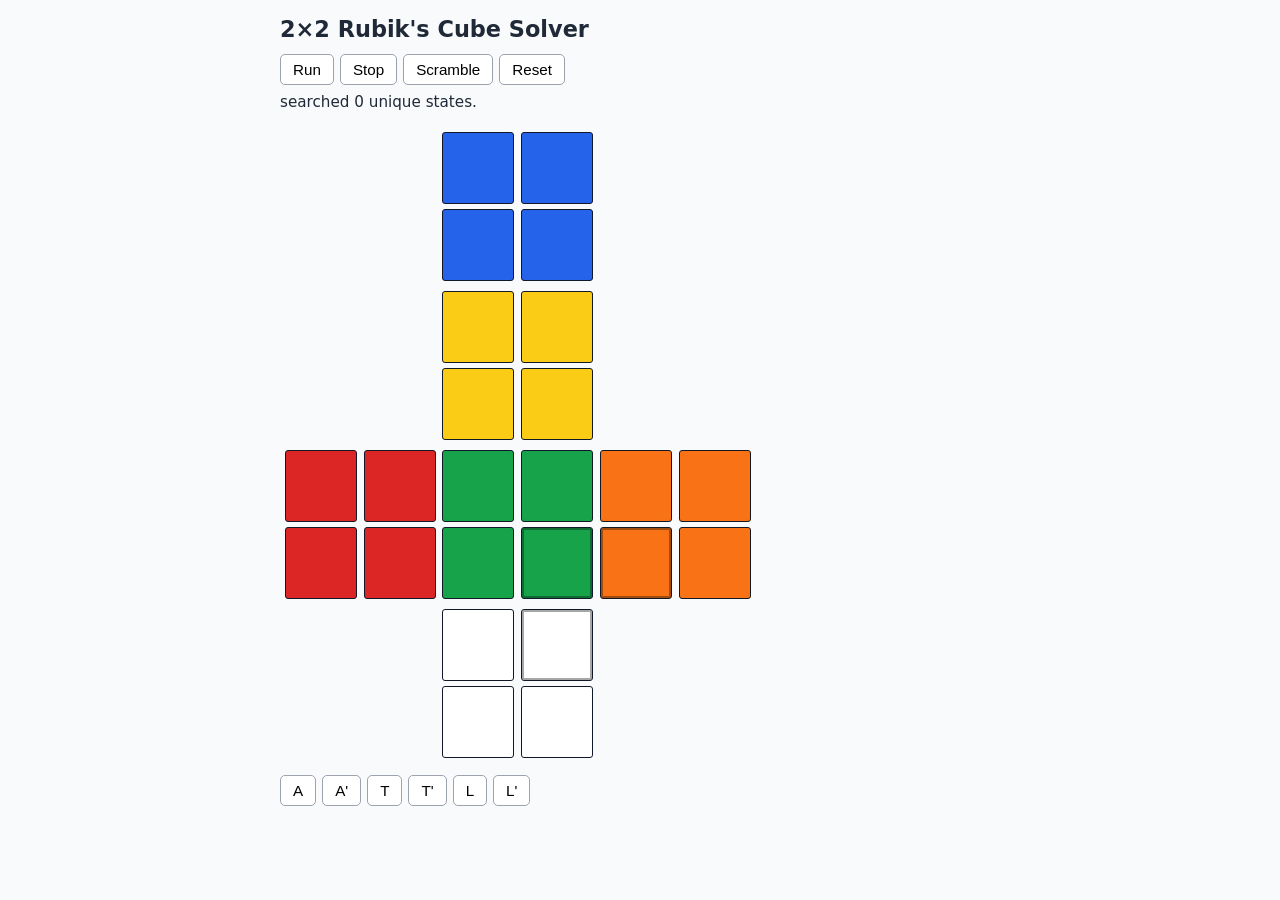
==== index.html @ bd9cabe9 "Add standalone HTML entrypoint, scramble/reset controls, and core solver fixes" ====
<!DOCTYPE html>
<html lang="en">
<head>
  <meta charset="utf-8">
  <meta name="viewport" content="width=device-width, initial-scale=1">
  <title>2x2 Rubik's Cube Solver</title>
  <link rel="stylesheet" href="2x2fiddle.css">
</head>
<body>
  <main class="app">
    <h1>2&times;2 Rubik's Cube Solver</h1>

    <div class="controls">
      <button onclick="runTest()">Run</button>
      <button id="stopButton">Stop</button>
      <button onclick="scrambleCube()">Scramble</button>
      <button onclick="resetCube()">Reset</button>
    </div>
    <div class="status">
      <label id="counter">searched 0 unique states.</label>
      <label id="solution"></label>
    </div>

    <div class="cube" id="startCube">
      <div></div>
      <div class="face back" title="back side of cube">
        <button class="cell blue" onclick="toggleColor(this)"> </button>
        <button class="cell blue" onclick="toggleColor(this)"> </button>
        <button class="cell blue" onclick="toggleColor(this)"> </button>
        <button class="cell blue" onclick="toggleColor(this)"> </button>
      </div>
      <div></div>
      <div></div>
      <div class="face top" title="top side of cube">
        <button class="cell yellow" onclick="toggleColor(this)"> </button>
        <button class="cell yellow" onclick="toggleColor(this)"> </button>
        <button class="cell yellow" onclick="toggleColor(this)"> </button>
        <button class="cell yellow" onclick="toggleColor(this)"> </button>
      </div>
      <div></div>
      <div class="face left" title="left side of cube">
        <button class="cell red" onclick="toggleColor(this)"> </button>
        <button class="cell red" onclick="toggleColor(this)"> </button>
        <button class="cell red" onclick="toggleColor(this)"> </button>
        <button class="cell red" onclick="toggleColor(this)"> </button>
      </div>
      <div class="face front" title="front side of cube">
        <button class="cell green" onclick="toggleColor(this)"> </button>
        <button class="cell green" onclick="toggleColor(this)"> </button>
        <button class="cell green" onclick="toggleColor(this)"> </button>
        <button class="cell green fixed-cell" title="anchored corner"> </button>
      </div>
      <div class="face right" title="right side of cube">
        <button class="cell orange" onclick="toggleColor(this)"> </button>
        <button class="cell orange" onclick="toggleColor(this)"> </button>
        <button class="cell orange fixed-cell" title="anchored corner"> </button>
        <button class="cell orange" onclick="toggleColor(this)"> </button>
      </div>
      <div></div>
      <div class="face bottom" title="bottom side of cube">
        <button class="cell white" onclick="toggleColor(this)"> </button>
        <button class="cell white fixed-cell" title="anchored corner"> </button>
        <button class="cell white" onclick="toggleColor(this)"> </button>
        <button class="cell white" onclick="toggleColor(this)"> </button>
      </div>
      <div></div>
    </div>

    <div class="moves">
      <button id="A" onclick="A()" title="rotate back side of cube clockwise">A</button>
      <button id="Ap" onclick="Ap()" title="rotate back side of cube anticlockwise">A'</button>
      <button id="T" onclick="T()" title="rotate top side of cube clockwise">T</button>
      <button id="Tp" onclick="Tp()" title="rotate top side of cube anticlockwise">T'</button>
      <button id="L" onclick="L()" title="rotate left side of cube clockwise">L</button>
      <button id="Lp" onclick="Lp()" title="rotate left side of cube anticlockwise">L'</button>
    </div>
  </main>

  <script src="2x2fiddle.js"></script>
</body>
</html>
---- 2x2fiddle.css ----
body {
  font-family: system-ui, -apple-system, sans-serif;
  margin: 16px;
  color: #1f2937;
  background-color: #f9fafb;
}

.app {
  max-width: 720px;
  margin: 0 auto;
}

.app h1 {
  font-size: 1.4rem;
  margin: 0 0 12px;
}

.controls,
.moves {
  display: flex;
  flex-wrap: wrap;
  gap: 6px;
  margin: 8px 0;
}

.controls button,
.moves button {
  padding: 6px 12px;
  border-radius: 5px;
  border: 1px solid #9ca3af;
  background: #ffffff;
  cursor: pointer;
  font-size: 0.95rem;
}

.controls button:hover,
.moves button:hover {
  background: #f3f4f6;
}

.status {
  display: flex;
  flex-direction: column;
  gap: 4px;
  margin: 8px 0;
  font-size: 0.95rem;
}

#solution {
  font-weight: 600;
  font-family: ui-monospace, SFMono-Regular, Menlo, monospace;
}

.cube {
  display: grid;
  grid-template-columns: 33% 33% 33%;
  grid-template-rows: auto;
  width: fit-content;
  margin: 12px 0;
}

.face {
  display: grid;
  grid-template-columns: 50% 50%;
  grid-gap: 5px;
  padding: 5px;
}

.cell {
  border-radius: 3px;
  padding: 5px;
  width: min(8vh, 12vw);
  height: min(8vh, 12vw);
  border: 1px solid #111827;
  cursor: pointer;
}

.cell.fixed-cell {
  cursor: default;
  box-shadow: inset 0 0 0 2px rgba(0, 0, 0, 0.35);
}

.blue {
  background-color: #2563eb;
}
.green {
  background-color: #16a34a;
}
.orange {
  background-color: #f97316;
}
.red {
  background-color: #dc2626;
}
.white {
  background-color: #ffffff;
}
.yellow {
  background-color: #facc15;
}
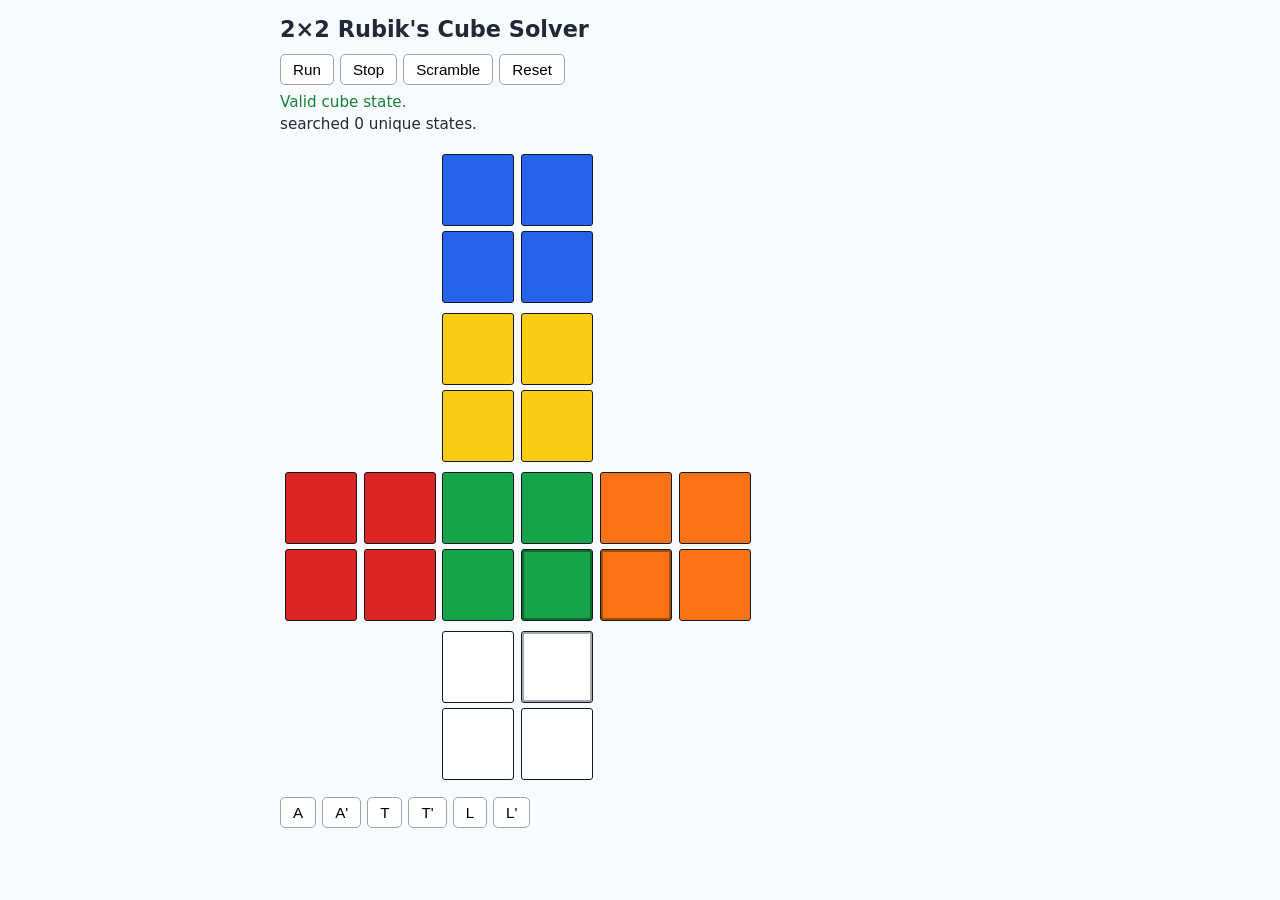
==== commit 8f3ad905: "Add mathematical Pocket Cube state validation and live diagnostics" ====
--- a/index.html
+++ b/index.html
@@ -17,6 +17,7 @@
       <button onclick="resetCube()">Reset</button>
     </div>
     <div class="status">
+      <label id="validationStatus" class="valid">Valid cube state.</label>
       <label id="counter">searched 0 unique states.</label>
       <label id="solution"></label>
     </div>
--- a/2x2fiddle.css
+++ b/2x2fiddle.css
@@ -44,6 +44,18 @@
   gap: 4px;
   margin: 8px 0;
   font-size: 0.95rem;
+}
+
+#validationStatus {
+  font-weight: 500;
+}
+
+#validationStatus.valid {
+  color: #15803d;
+}
+
+#validationStatus.invalid {
+  color: #b91c1c;
 }
 
 #solution {
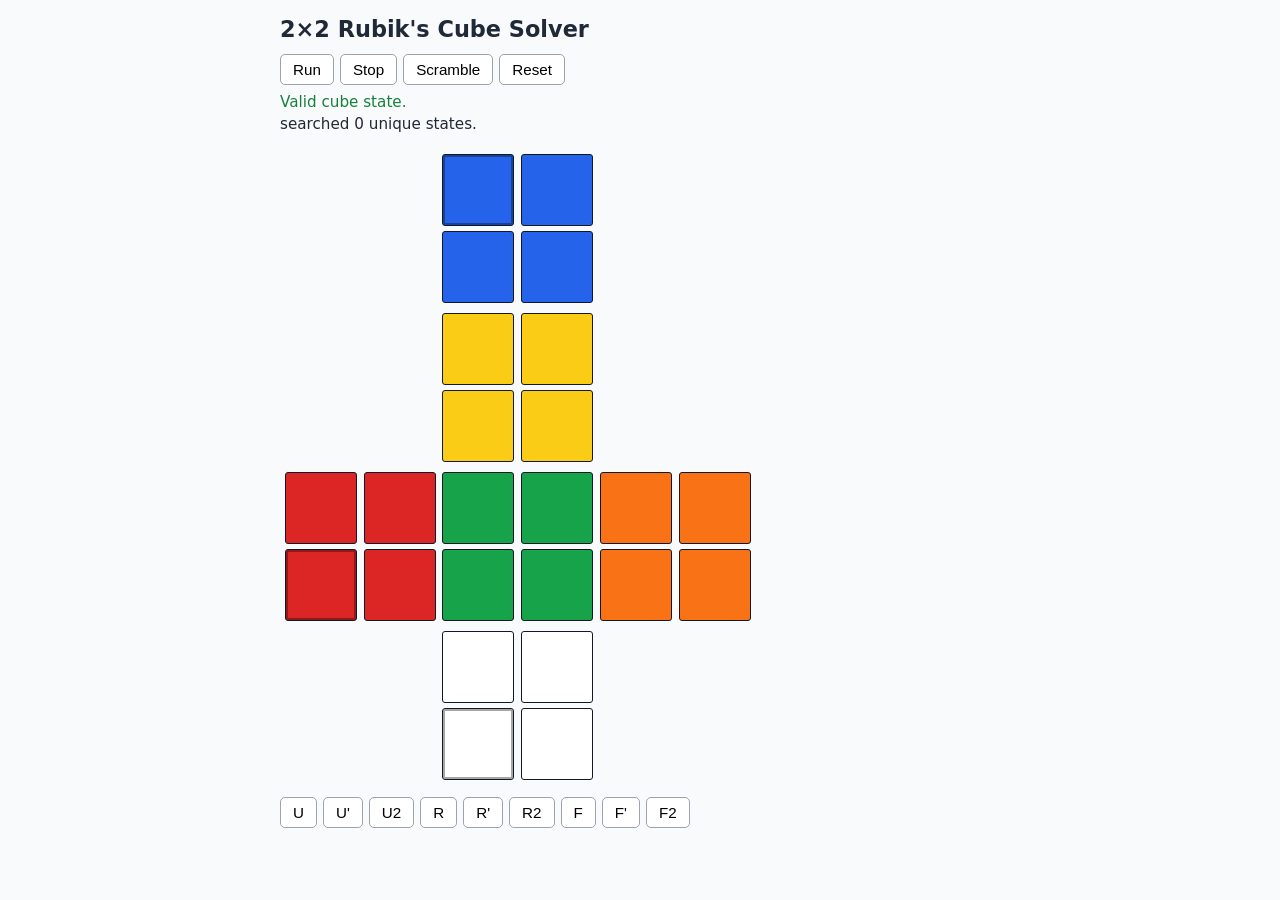
==== commit 8306b455: "Switch to standard WCA <U, R, F> Singmaster move notation" ====
--- a/index.html
+++ b/index.html
@@ -24,56 +24,59 @@
 
     <div class="cube" id="startCube">
       <div></div>
-      <div class="face back" title="back side of cube">
-        <button class="cell blue" onclick="toggleColor(this)"> </button>
+      <div class="face back" title="Back (B) face">
+        <button class="cell blue fixed-cell" title="anchored DLB corner"> </button>
         <button class="cell blue" onclick="toggleColor(this)"> </button>
         <button class="cell blue" onclick="toggleColor(this)"> </button>
         <button class="cell blue" onclick="toggleColor(this)"> </button>
       </div>
       <div></div>
       <div></div>
-      <div class="face top" title="top side of cube">
+      <div class="face top" title="Up (U) face">
         <button class="cell yellow" onclick="toggleColor(this)"> </button>
         <button class="cell yellow" onclick="toggleColor(this)"> </button>
         <button class="cell yellow" onclick="toggleColor(this)"> </button>
         <button class="cell yellow" onclick="toggleColor(this)"> </button>
       </div>
       <div></div>
-      <div class="face left" title="left side of cube">
+      <div class="face left" title="Left (L) face">
         <button class="cell red" onclick="toggleColor(this)"> </button>
         <button class="cell red" onclick="toggleColor(this)"> </button>
-        <button class="cell red" onclick="toggleColor(this)"> </button>
+        <button class="cell red fixed-cell" title="anchored DLB corner"> </button>
         <button class="cell red" onclick="toggleColor(this)"> </button>
       </div>
-      <div class="face front" title="front side of cube">
+      <div class="face front" title="Front (F) face">
         <button class="cell green" onclick="toggleColor(this)"> </button>
         <button class="cell green" onclick="toggleColor(this)"> </button>
         <button class="cell green" onclick="toggleColor(this)"> </button>
-        <button class="cell green fixed-cell" title="anchored corner"> </button>
+        <button class="cell green" onclick="toggleColor(this)"> </button>
       </div>
-      <div class="face right" title="right side of cube">
+      <div class="face right" title="Right (R) face">
         <button class="cell orange" onclick="toggleColor(this)"> </button>
         <button class="cell orange" onclick="toggleColor(this)"> </button>
-        <button class="cell orange fixed-cell" title="anchored corner"> </button>
+        <button class="cell orange" onclick="toggleColor(this)"> </button>
         <button class="cell orange" onclick="toggleColor(this)"> </button>
       </div>
       <div></div>
-      <div class="face bottom" title="bottom side of cube">
+      <div class="face bottom" title="Down (D) face">
         <button class="cell white" onclick="toggleColor(this)"> </button>
-        <button class="cell white fixed-cell" title="anchored corner"> </button>
         <button class="cell white" onclick="toggleColor(this)"> </button>
+        <button class="cell white fixed-cell" title="anchored DLB corner"> </button>
         <button class="cell white" onclick="toggleColor(this)"> </button>
       </div>
       <div></div>
     </div>
 
     <div class="moves">
-      <button id="A" onclick="A()" title="rotate back side of cube clockwise">A</button>
-      <button id="Ap" onclick="Ap()" title="rotate back side of cube anticlockwise">A'</button>
-      <button id="T" onclick="T()" title="rotate top side of cube clockwise">T</button>
-      <button id="Tp" onclick="Tp()" title="rotate top side of cube anticlockwise">T'</button>
-      <button id="L" onclick="L()" title="rotate left side of cube clockwise">L</button>
-      <button id="Lp" onclick="Lp()" title="rotate left side of cube anticlockwise">L'</button>
+      <button id="U" onclick="U()" title="rotate Up (top) face clockwise">U</button>
+      <button id="Up" onclick="Up()" title="rotate Up (top) face counter-clockwise">U'</button>
+      <button id="U2" onclick="U2()" title="rotate Up (top) face 180 degrees">U2</button>
+      <button id="R" onclick="R()" title="rotate Right face clockwise">R</button>
+      <button id="Rp" onclick="Rp()" title="rotate Right face counter-clockwise">R'</button>
+      <button id="R2" onclick="R2()" title="rotate Right face 180 degrees">R2</button>
+      <button id="F" onclick="F()" title="rotate Front face clockwise">F</button>
+      <button id="Fp" onclick="Fp()" title="rotate Front face counter-clockwise">F'</button>
+      <button id="F2" onclick="F2()" title="rotate Front face 180 degrees">F2</button>
     </div>
   </main>
 
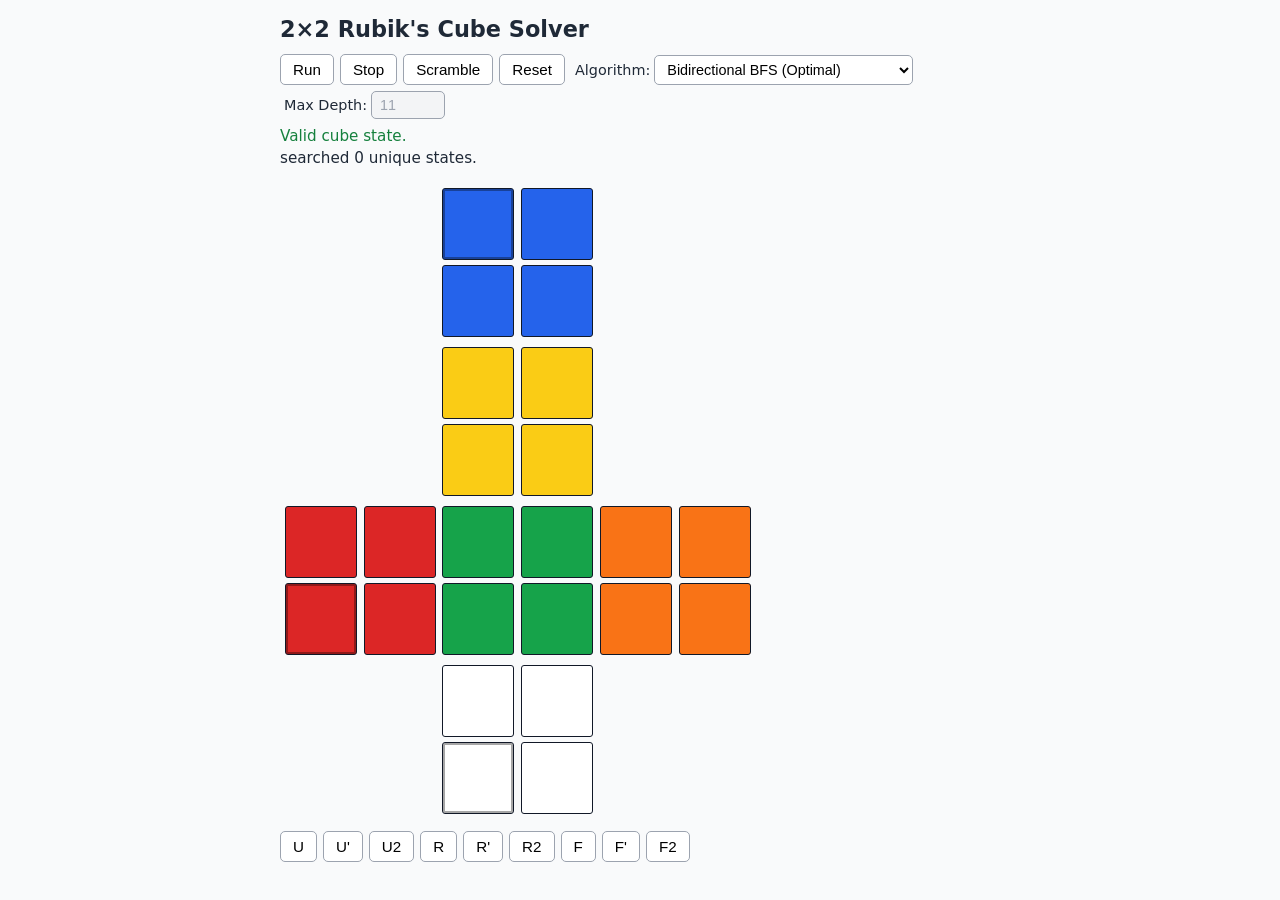
==== commit 4e924d8c: "Add search algorithm selector, depth limit input, and async IDDFS/DFS" ====
--- a/index.html
+++ b/index.html
@@ -15,6 +15,19 @@
       <button id="stopButton">Stop</button>
       <button onclick="scrambleCube()">Scramble</button>
       <button onclick="resetCube()">Reset</button>
+      <label class="control-field" for="algorithmSelect">
+        Algorithm:
+        <select id="algorithmSelect" onchange="onAlgorithmChange()">
+          <option value="bi-bfs">Bidirectional BFS (Optimal)</option>
+          <option value="bfs">Unidirectional BFS (Optimal)</option>
+          <option value="iddfs">Iterative Deepening DFS (Optimal)</option>
+          <option value="dfs">Depth-Limited DFS</option>
+        </select>
+      </label>
+      <label class="control-field" for="maxDepthInput">
+        Max Depth:
+        <input id="maxDepthInput" type="number" min="1" max="20" value="11" disabled>
+      </label>
     </div>
     <div class="status">
       <label id="validationStatus" class="valid">Valid cube state.</label>
--- a/2x2fiddle.css
+++ b/2x2fiddle.css
@@ -19,8 +19,35 @@
 .moves {
   display: flex;
   flex-wrap: wrap;
+  align-items: center;
   gap: 6px;
   margin: 8px 0;
+}
+
+.control-field {
+  display: inline-flex;
+  align-items: center;
+  gap: 4px;
+  font-size: 0.9rem;
+  margin-left: 4px;
+}
+
+.control-field select,
+.control-field input {
+  padding: 5px 8px;
+  border-radius: 5px;
+  border: 1px solid #9ca3af;
+  background: #ffffff;
+  font-size: 0.9rem;
+}
+
+.control-field input[type="number"] {
+  width: 56px;
+}
+
+.control-field input:disabled {
+  background: #f3f4f6;
+  color: #9ca3af;
 }
 
 .controls button,
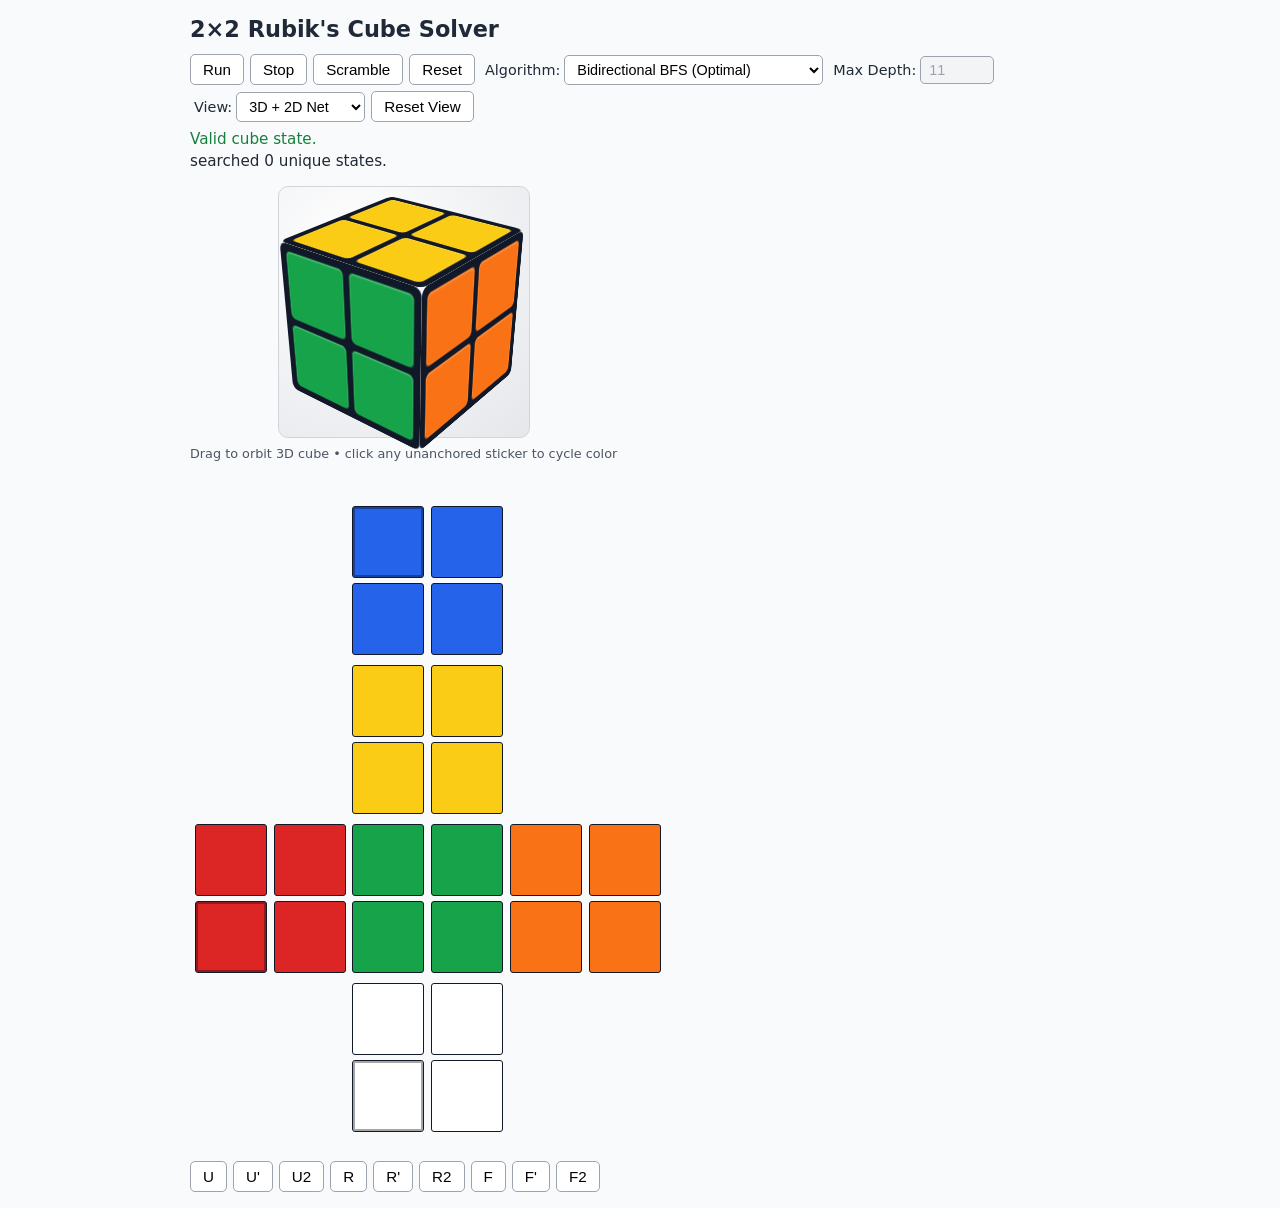
==== commit 76acec9d: "Add interactive 3D cube visualization and step-by-step solution playback" ====
--- a/index.html
+++ b/index.html
@@ -28,14 +28,39 @@
         Max Depth:
         <input id="maxDepthInput" type="number" min="1" max="20" value="11" disabled>
       </label>
+      <label class="control-field" for="viewModeSelect">
+        View:
+        <select id="viewModeSelect" onchange="onViewModeChange()">
+          <option value="both">3D + 2D Net</option>
+          <option value="3d">3D Cube Only</option>
+          <option value="2d">2D Net Only</option>
+        </select>
+      </label>
+      <button onclick="resetCamera()" title="Reset 3D camera angle">Reset View</button>
     </div>
     <div class="status">
       <label id="validationStatus" class="valid">Valid cube state.</label>
       <label id="counter">searched 0 unique states.</label>
       <label id="solution"></label>
     </div>
+    <div class="playback-bar hidden" id="playbackBar">
+      <button onclick="stepToStart()" title="Jump to scrambled start">|&lt;</button>
+      <button onclick="stepBackward()" title="Previous move">&lt; Prev</button>
+      <button id="playPauseBtn" onclick="togglePlayback()">Play</button>
+      <button onclick="stepForward()" title="Next move">Next &gt;</button>
+      <button onclick="stepToEnd()" title="Jump to solved state">&gt;|</button>
+      <span id="playbackStepLabel" class="playback-step-label">Step 0 / 0</span>
+    </div>
 
-    <div class="cube" id="startCube">
+    <div class="workspace-views" id="workspaceViews">
+      <div class="cube3d-panel" id="cube3dPanel">
+        <div class="cube3d-stage" id="cube3dStage">
+          <div class="cube3d" id="cube3d"></div>
+        </div>
+        <div class="cube3d-hint">Drag to orbit 3D cube &bull; click any unanchored sticker to cycle color</div>
+      </div>
+
+      <div class="cube" id="startCube">
       <div></div>
       <div class="face back" title="Back (B) face">
         <button class="cell blue fixed-cell" title="anchored DLB corner"> </button>
@@ -78,6 +103,7 @@
         <button class="cell white" onclick="toggleColor(this)"> </button>
       </div>
       <div></div>
+      </div>
     </div>
 
     <div class="moves">
--- a/2x2fiddle.css
+++ b/2x2fiddle.css
@@ -6,7 +6,7 @@
 }
 
 .app {
-  max-width: 720px;
+  max-width: 900px;
   margin: 0 auto;
 }
 
@@ -51,7 +51,8 @@
 }
 
 .controls button,
-.moves button {
+.moves button,
+.playback-bar button {
   padding: 6px 12px;
   border-radius: 5px;
   border: 1px solid #9ca3af;
@@ -61,8 +62,133 @@
 }
 
 .controls button:hover,
-.moves button:hover {
+.moves button:hover,
+.playback-bar button:hover {
   background: #f3f4f6;
+}
+
+.hidden {
+  display: none !important;
+}
+
+.playback-bar {
+  display: flex;
+  flex-wrap: wrap;
+  align-items: center;
+  gap: 6px;
+  margin: 8px 0;
+  padding: 8px 10px;
+  border-radius: 6px;
+  background: #eef2ff;
+  border: 1px solid #c7d2fe;
+}
+
+.playback-step-label {
+  font-size: 0.9rem;
+  font-family: ui-monospace, SFMono-Regular, Menlo, monospace;
+  margin-left: 6px;
+  color: #1e3a8a;
+}
+
+.workspace-views {
+  display: flex;
+  flex-wrap: wrap;
+  align-items: center;
+  gap: 28px;
+  margin: 12px 0;
+}
+
+.cube3d-panel {
+  display: flex;
+  flex-direction: column;
+  align-items: center;
+  gap: 8px;
+}
+
+.cube3d-stage {
+  --cube-size: 164px;
+  --half-size: 82px;
+  width: 250px;
+  height: 250px;
+  display: flex;
+  align-items: center;
+  justify-content: center;
+  perspective: 680px;
+  border-radius: 10px;
+  background: radial-gradient(circle at 30% 25%, #ffffff, #e5e7eb);
+  border: 1px solid #d1d5db;
+  user-select: none;
+  touch-action: none;
+  cursor: grab;
+}
+
+.cube3d-stage:active {
+  cursor: grabbing;
+}
+
+.cube3d {
+  width: var(--cube-size);
+  height: var(--cube-size);
+  position: relative;
+  transform-style: preserve-3d;
+  transition: transform 90ms ease-out;
+}
+
+.cube3d.dragging {
+  transition: none;
+}
+
+.face3d {
+  position: absolute;
+  inset: 0;
+  display: grid;
+  grid-template-columns: 1fr 1fr;
+  grid-template-rows: 1fr 1fr;
+  gap: 6px;
+  padding: 7px;
+  box-sizing: border-box;
+  background: #111827;
+  border-radius: 8px;
+  backface-visibility: hidden;
+}
+
+.face3d.front {
+  transform: translateZ(var(--half-size));
+}
+.face3d.back {
+  transform: rotateX(180deg) translateZ(var(--half-size));
+}
+.face3d.top {
+  transform: rotateX(90deg) translateZ(var(--half-size));
+}
+.face3d.bottom {
+  transform: rotateX(-90deg) translateZ(var(--half-size));
+}
+.face3d.right {
+  transform: rotateY(90deg) translateZ(var(--half-size));
+}
+.face3d.left {
+  transform: rotateY(-90deg) translateZ(var(--half-size));
+}
+
+.cell3d {
+  width: 100%;
+  height: 100%;
+  border-radius: 6px;
+  border: 1px solid rgba(17, 24, 39, 0.55);
+  cursor: pointer;
+  padding: 0;
+  box-shadow: inset 0 1px 2px rgba(255, 255, 255, 0.35);
+}
+
+.cell3d.fixed-cell {
+  cursor: default;
+  box-shadow: inset 0 0 0 3px rgba(17, 24, 39, 0.45);
+}
+
+.cube3d-hint {
+  font-size: 0.8rem;
+  color: #4b5563;
 }
 
 .status {
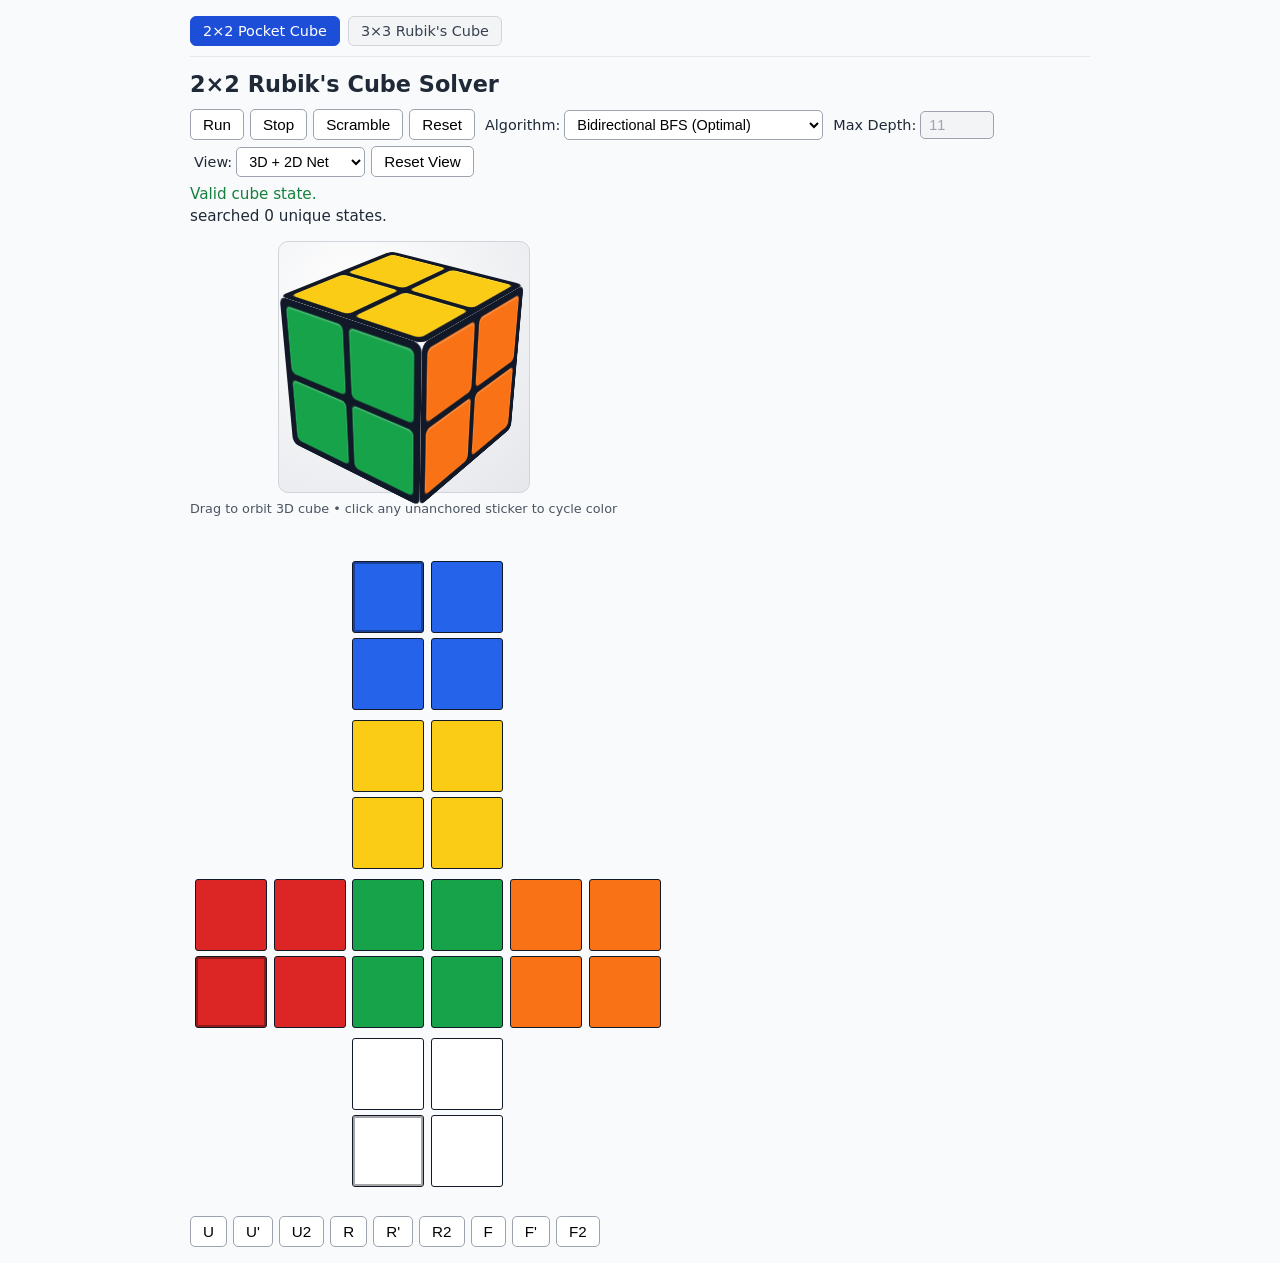
==== commit 41738227: "Add complete 3x3 Rubik's Cube simulator, validator, and Kociemba Two-Phase solver" ====
--- a/index.html
+++ b/index.html
@@ -8,6 +8,11 @@
 </head>
 <body>
   <main class="app">
+    <nav class="puzzle-nav" aria-label="Cube size">
+      <a href="index.html" class="nav-link active">2&times;2 Pocket Cube</a>
+      <a href="3x3.html" class="nav-link">3&times;3 Rubik's Cube</a>
+    </nav>
+
     <h1>2&times;2 Rubik's Cube Solver</h1>
 
     <div class="controls">
--- a/2x2fiddle.css
+++ b/2x2fiddle.css
@@ -8,6 +8,35 @@
 .app {
   max-width: 900px;
   margin: 0 auto;
+}
+
+.puzzle-nav {
+  display: flex;
+  gap: 8px;
+  margin-bottom: 14px;
+  padding-bottom: 10px;
+  border-bottom: 1px solid #e5e7eb;
+}
+
+.nav-link {
+  text-decoration: none;
+  padding: 6px 12px;
+  border-radius: 6px;
+  font-size: 0.9rem;
+  font-weight: 500;
+  color: #374151;
+  background: #f3f4f6;
+  border: 1px solid #d1d5db;
+}
+
+.nav-link:hover {
+  background: #e5e7eb;
+}
+
+.nav-link.active {
+  background: #1d4ed8;
+  color: #ffffff;
+  border-color: #1d4ed8;
 }
 
 .app h1 {
